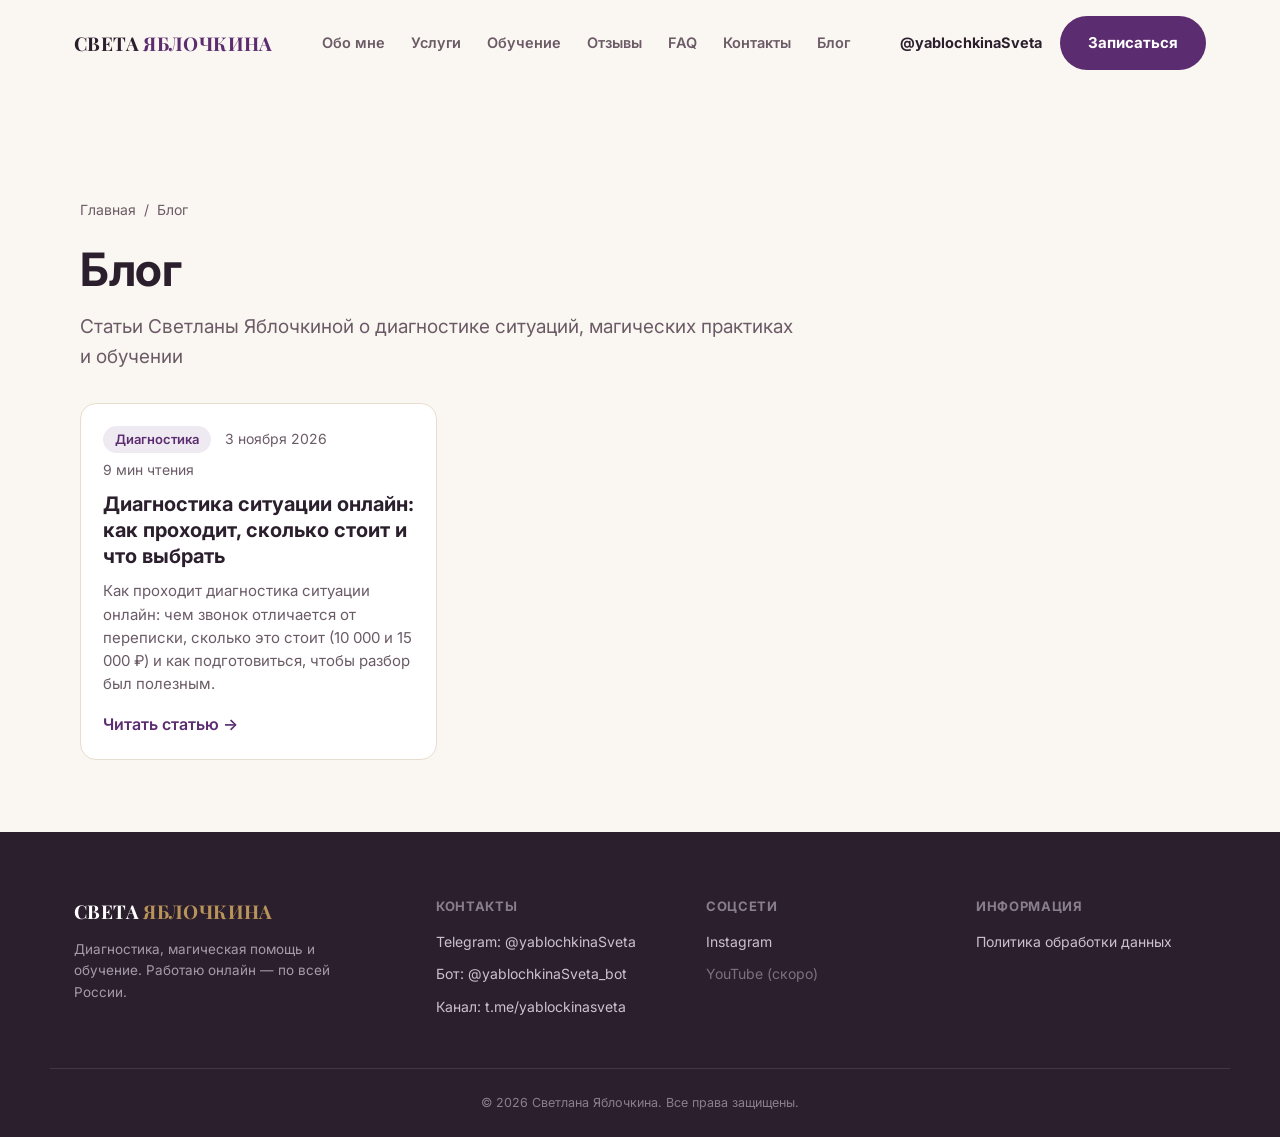
==== blog/index.html @ b3fd9cb5 "SEO-блог: первая статья про диагностику ситуации онлайн, домен iskra-rv.ru, правка фактов" ====
<!DOCTYPE html>
<html lang="ru">
<head>
<meta charset="UTF-8">
<meta name="viewport" content="width=device-width, initial-scale=1.0">
<title>Блог — Светлана Яблочкина</title>
<meta name="description" content="Статьи Светланы Яблочкиной о диагностике ситуаций, магических практиках и обучении">
<link rel="canonical" href="https://iskra-rv.ru/blog/">
<meta name="robots" content="index, follow, max-image-preview:large">
<meta property="og:type" content="website">
<meta property="og:title" content="Блог — Светлана Яблочкина">
<meta property="og:description" content="Статьи Светланы Яблочкиной о диагностике ситуаций, магических практиках и обучении">
<meta property="og:url" content="https://iskra-rv.ru/blog/">
<meta property="og:locale" content="ru_RU">

<link rel="alternate" type="application/rss+xml" title="Светлана Яблочкина — блог" href="https://iskra-rv.ru/feed.xml">

<link rel="preconnect" href="https://fonts.googleapis.com">
<link rel="preconnect" href="https://fonts.gstatic.com" crossorigin>
<link href="https://fonts.googleapis.com/css2?family=Playfair+Display:wght@500;600;700;800&family=Inter:wght@400;500;600;700;800&display=swap" rel="stylesheet">
<link rel="stylesheet" href="/styles.css">
<link rel="stylesheet" href="/blog/blog.css">
<link rel="stylesheet" href="/blog/blog.css">
<script type="application/ld+json">{"@context":"https://schema.org","@type":"Blog","name":"Блог — Светлана Яблочкина","url":"https://iskra-rv.ru/blog/","blogPost":[{"@type":"BlogPosting","headline":"Диагностика ситуации онлайн: как проходит, сколько стоит и что выбрать","url":"https://iskra-rv.ru/blog/diagnostika-situacii-onlayn/","datePublished":"2026-11-03"}]}</script>
</head>
<body class="b-page">
<header class="header" id="header">
  <div class="header__inner container">
    <a href="/#top" class="logo">СВЕТА <span>ЯБЛОЧКИНА</span></a>
    <nav class="nav" id="nav">
      <a href="/#about">Обо мне</a>
      <a href="/#services">Услуги</a>
      <a href="/#courses">Обучение</a>
      <a href="/#reviews">Отзывы</a>
      <a href="/#faq">FAQ</a>
      <a href="/#contacts">Контакты</a>
    <!-- BLOGNAV:START --><a href="/blog/">Блог</a><!-- BLOGNAV:END --></nav>
    <div class="header__actions">
      <a href="https://t.me/yablochkinaSveta" class="header__phone" target="_blank" rel="noopener">@yablochkinaSveta</a>
      <a href="/#form" class="btn btn--primary">Записаться</a>
      <button class="burger" id="burger" aria-label="Меню"><span></span><span></span><span></span></button>
    </div>
  </div>
</header>
<main class="blog">

<section class="b-list">
  <nav class="b-crumbs" aria-label="Хлебные крошки"><a href="/">Главная</a><span>/</span><span>Блог</span></nav>
  <header class="b-head"><h1>Блог</h1><p class="b-lead">Статьи Светланы Яблочкиной о диагностике ситуаций, магических практиках и обучении</p></header>
  <div class="b-grid"><article class="b-card">
  
  <div class="b-card__body">
    <div class="b-meta"><span class="b-chip">Диагностика</span><time datetime="2026-11-03">3 ноября 2026</time><span>9 мин чтения</span></div>
    <h3><a href="/blog/diagnostika-situacii-onlayn/">Диагностика ситуации онлайн: как проходит, сколько стоит и что выбрать</a></h3>
    <p>Как проходит диагностика ситуации онлайн: чем звонок отличается от переписки, сколько это стоит (10 000 и 15 000 ₽) и как подготовиться, чтобы разбор был полезным.</p>
    <a class="b-more" href="/blog/diagnostika-situacii-onlayn/">Читать статью</a>
  </div>
</article></div>
</section>
</main>
<footer class="footer" id="contacts">
  <div class="container footer__inner">
    <div class="footer__brand">
      <div class="logo">СВЕТА <span>ЯБЛОЧКИНА</span></div>
      <p>Диагностика, магическая помощь и обучение. Работаю онлайн — по всей России.</p>
    </div>
    <div class="footer__col">
      <h4>Контакты</h4>
      <a href="https://t.me/yablochkinaSveta" target="_blank" rel="noopener">Telegram: @yablochkinaSveta</a>
      <a href="https://t.me/yablochkinaSveta_bot" target="_blank" rel="noopener">Бот: @yablochkinaSveta_bot</a>
      <a href="https://t.me/yablockinasveta" target="_blank" rel="noopener">Канал: t.me/yablockinasveta</a>
    </div>
    <div class="footer__col">
      <h4>Соцсети</h4>
      <a href="https://www.instagram.com/sveta_moto_magic" target="_blank" rel="noopener">Instagram</a>
      <a href="/#" onclick="return false" style="opacity:.5;cursor:default">YouTube (скоро)</a>
    </div>
    <div class="footer__col">
      <h4>Информация</h4>
      <a href="/privacy.html">Политика обработки данных</a>
    </div>
  </div>
  <div class="container footer__bottom">
    <span>© <span id="year"></span> Светлана Яблочкина. Все права защищены.</span>
  </div>
</footer>
<script src="/script.js" defer></script>

</body>
</html>
---- styles.css ----
:root {
  --bg: #faf6f1;
  --bg-alt: #f3ece2;
  --surface: #ffffff;
  --ink: #2b1f2d;
  --ink-soft: #6b5b66;
  --accent: #5b2c6f;
  --accent-dark: #43204f;
  --gold: #b8935a;
  --border: #e7ddce;
  --radius: 18px;
  --shadow: 0 20px 50px -30px rgba(43, 31, 45, 0.35);
  --font-head: 'Playfair Display', serif;
  --font-body: 'Inter', sans-serif;
}

* { box-sizing: border-box; margin: 0; padding: 0; }

html { scroll-behavior: smooth; }

body {
  font-family: var(--font-body);
  background: var(--bg);
  color: var(--ink);
  line-height: 1.6;
  -webkit-font-smoothing: antialiased;
}

.container {
  max-width: 1180px;
  margin: 0 auto;
  padding: 0 24px;
}

img { max-width: 100%; display: block; }

a { color: inherit; text-decoration: none; }

h1, h2, h3 { font-family: var(--font-head); font-weight: 700; color: var(--ink); }

.section-title {
  font-size: clamp(28px, 3.6vw, 40px);
  text-align: center;
  margin-bottom: 12px;
}

.section-lead {
  text-align: center;
  max-width: 620px;
  margin: 0 auto 48px;
  color: var(--ink-soft);
  font-size: 17px;
}

.eyebrow {
  display: inline-block;
  font-size: 13px;
  letter-spacing: 0.08em;
  text-transform: uppercase;
  color: var(--accent);
  font-weight: 700;
  background: rgba(91, 44, 111, 0.08);
  padding: 6px 14px;
  border-radius: 100px;
  margin-bottom: 20px;
}

/* BUTTONS */
.btn {
  display: inline-flex;
  align-items: center;
  justify-content: center;
  gap: 8px;
  padding: 13px 26px;
  border-radius: 100px;
  font-weight: 700;
  font-size: 15px;
  border: 2px solid transparent;
  cursor: pointer;
  transition: transform 0.15s ease, box-shadow 0.15s ease, background 0.15s ease, color 0.15s ease;
  white-space: nowrap;
}
.btn--primary { background: var(--accent); color: #fff; }
.btn--primary:hover { background: var(--accent-dark); transform: translateY(-1px); box-shadow: 0 12px 24px -12px rgba(91,44,111,0.55); }
.btn--ghost { background: transparent; border-color: var(--border); color: var(--ink); }
.btn--ghost:hover { border-color: var(--accent); color: var(--accent); }
.btn--lg { padding: 15px 30px; font-size: 16px; }
.btn--block { width: 100%; }
.btn[disabled] { opacity: 0.7; cursor: not-allowed; transform: none; }

/* HEADER */
.header {
  position: sticky;
  top: 0;
  z-index: 100;
  background: rgba(250, 246, 241, 0.85);
  backdrop-filter: blur(10px);
  border-bottom: 1px solid transparent;
  transition: border-color 0.2s ease, box-shadow 0.2s ease;
}
.header.scrolled { border-color: var(--border); box-shadow: 0 6px 20px -18px rgba(0,0,0,0.3); }
.header__inner {
  display: flex;
  align-items: center;
  justify-content: space-between;
  gap: 24px;
  min-width: 0;
  padding-top: 16px;
  padding-bottom: 16px;
}
.logo {
  flex-shrink: 0;
  font-family: var(--font-head);
  font-weight: 700;
  font-size: 19px;
  letter-spacing: 0.02em;
  color: var(--ink);
}
.logo span { color: var(--accent); }
.nav { display: flex; align-items: center; gap: 26px; }
.nav a {
  white-space: nowrap;
  font-size: 14.5px;
  font-weight: 600;
  color: var(--ink-soft);
  transition: color 0.15s ease;
}
.nav a:hover { color: var(--accent); }
.header__actions { display: flex; align-items: center; gap: 18px; flex-shrink: 0; }
.header__phone {
  font-weight: 700;
  font-size: 14.5px;
  color: var(--ink);
  white-space: nowrap;
}
.burger { display: none; flex-direction: column; gap: 5px; background: none; border: none; cursor: pointer; padding: 6px; }
.burger span { width: 22px; height: 2px; background: var(--ink); transition: transform 0.2s ease, opacity 0.2s ease; }
.burger.is-open span:nth-child(1) { transform: translateY(7px) rotate(45deg); }
.burger.is-open span:nth-child(2) { opacity: 0; }
.burger.is-open span:nth-child(3) { transform: translateY(-7px) rotate(-45deg); }

/* HERO */
.hero { padding: 72px 0 90px; overflow: hidden; }
.hero__inner {
  display: grid;
  grid-template-columns: 1.15fr 0.85fr;
  gap: 56px;
  align-items: center;
}
.hero h1 {
  font-size: clamp(32px, 4.4vw, 50px);
  line-height: 1.18;
  margin-bottom: 22px;
}
.hero__lead { font-size: 17.5px; color: var(--ink-soft); max-width: 520px; margin-bottom: 32px; }
.hero__cta { display: flex; gap: 16px; flex-wrap: wrap; margin-bottom: 44px; }
.hero__stats { display: flex; gap: 36px; flex-wrap: wrap; }
.stat__num { display: block; font-family: var(--font-head); font-size: 30px; font-weight: 700; color: var(--accent); }
.stat__label { font-size: 13.5px; color: var(--ink-soft); max-width: 140px; display: inline-block; }

.hero__card {
  background: var(--surface);
  border: 1px solid var(--border);
  border-radius: var(--radius);
  padding: 34px;
  box-shadow: var(--shadow);
  position: relative;
}
.hero__card-badge {
  display: inline-block;
  font-size: 12px;
  font-weight: 700;
  text-transform: uppercase;
  letter-spacing: 0.06em;
  color: var(--gold);
  background: rgba(184, 147, 90, 0.12);
  padding: 5px 12px;
  border-radius: 100px;
  margin-bottom: 16px;
}
.hero__card h3 { font-size: 22px; margin-bottom: 12px; }
.hero__card p { color: var(--ink-soft); font-size: 15px; margin-bottom: 20px; }
.hero__card-price { font-family: var(--font-head); font-size: 28px; font-weight: 700; color: var(--accent); margin-bottom: 20px; }

/* ADVANTAGES */
.adv-section { padding: 90px 0; background: var(--bg-alt); }
.adv-grid { display: grid; grid-template-columns: repeat(3, 1fr); gap: 28px; }
.adv {
  background: var(--surface);
  border-radius: var(--radius);
  padding: 30px 26px;
  border: 1px solid var(--border);
}
.adv__icon {
  width: 46px; height: 46px;
  border-radius: 12px;
  background: rgba(91, 44, 111, 0.08);
  color: var(--accent);
  display: flex; align-items: center; justify-content: center;
  margin-bottom: 18px;
}
.adv__icon svg { width: 22px; height: 22px; }
.adv h3 { font-size: 18px; margin-bottom: 8px; }
.adv p { font-size: 14.5px; color: var(--ink-soft); }
.adv__icon-wrap { display: none; }

/* SERVICES */
.services { padding: 90px 0; }
.services__grid { display: grid; grid-template-columns: repeat(3, 1fr); gap: 24px; }
.service {
  background: var(--surface);
  border: 1px solid var(--border);
  border-radius: var(--radius);
  padding: 28px;
}
.service--accent { border-color: var(--accent); background: rgba(91, 44, 111, 0.04); }
.service__price { font-family: var(--font-head); font-weight: 700; font-size: 22px; color: var(--accent); margin-bottom: 10px; }
.service h3 { font-size: 18px; margin-bottom: 8px; }
.service p { font-size: 14.5px; color: var(--ink-soft); }

/* PRICE TABLE */
.price { padding: 90px 0; background: var(--bg-alt); }
.price__table {
  background: var(--surface);
  border: 1px solid var(--border);
  border-radius: var(--radius);
  overflow: hidden;
}
.price__row {
  display: grid;
  grid-template-columns: 1.1fr 1.4fr 0.7fr;
  gap: 16px;
  padding: 18px 26px;
  border-bottom: 1px solid var(--border);
  align-items: center;
}
.price__row:last-child { border-bottom: none; }
.price__row--head {
  background: var(--bg-alt);
  font-size: 12.5px;
  text-transform: uppercase;
  letter-spacing: 0.05em;
  color: var(--ink-soft);
  font-weight: 700;
}
.price__row:not(.price__row--head) span:first-child { font-weight: 700; }
.price__row span:nth-child(2) { color: var(--ink-soft); font-size: 14.5px; }
.price__row span:last-child { font-family: var(--font-head); font-weight: 700; color: var(--accent); text-align: right; }
.price__row--accent { background: rgba(184, 147, 90, 0.08); }
.price__note { text-align: center; margin-top: 24px; color: var(--ink-soft); font-size: 14px; }

/* PROCESS */
.process { padding: 90px 0; }
.process__grid { display: grid; grid-template-columns: repeat(5, 1fr); gap: 22px; }
.step { text-align: center; }
.step__num {
  font-family: var(--font-head);
  font-size: 32px;
  font-weight: 700;
  color: var(--gold);
  margin-bottom: 12px;
}
.step h3 { font-size: 16.5px; margin-bottom: 8px; }
.step p { font-size: 13.5px; color: var(--ink-soft); }

/* REVIEWS */
.reviews { padding: 90px 0; background: var(--bg-alt); }
.reviews__rating {
  display: flex;
  align-items: center;
  justify-content: center;
  gap: 12px;
  margin-bottom: 40px;
  font-size: 15px;
  color: var(--ink-soft);
}
.reviews__stars { color: var(--gold); font-size: 20px; letter-spacing: 2px; }
.reviews__grid { display: grid; grid-template-columns: repeat(3, 1fr); gap: 24px; }
.review {
  background: var(--surface);
  border: 1px solid var(--border);
  border-radius: var(--radius);
  padding: 26px;
}
.review p { font-size: 14.5px; color: var(--ink); margin-bottom: 16px; font-style: italic; }
.review__author { font-size: 13px; color: var(--ink-soft); font-weight: 600; }
.reviews__note { text-align: center; margin-top: 28px; font-size: 13px; color: var(--ink-soft); }

/* FAQ */
.faq { padding: 90px 0; }
.faq__list { max-width: 760px; margin: 0 auto; display: flex; flex-direction: column; gap: 12px; }
.faq__item {
  background: var(--surface);
  border: 1px solid var(--border);
  border-radius: 14px;
  padding: 18px 22px;
}
.faq__item summary {
  cursor: pointer;
  font-weight: 700;
  font-size: 15.5px;
  list-style: none;
  display: flex;
  justify-content: space-between;
  align-items: center;
}
.faq__item summary::-webkit-details-marker { display: none; }
.faq__item summary::after { content: '+'; font-size: 22px; color: var(--accent); margin-left: 12px; }
.faq__item[open] summary::after { content: '−'; }
.faq__item p { margin-top: 14px; color: var(--ink-soft); font-size: 14.5px; }

/* FORM */
.form-section { padding: 90px 0; background: var(--bg-alt); }
.form-section__inner { display: grid; grid-template-columns: 1fr 1fr; gap: 56px; align-items: center; }
.form-section__text h2 { font-size: clamp(26px, 3vw, 34px); margin-bottom: 16px; }
.form-section__text p { color: var(--ink-soft); margin-bottom: 30px; }
.form-section__contact { display: flex; flex-direction: column; gap: 14px; }
.contact-card {
  display: flex; align-items: center; gap: 14px;
  background: var(--surface);
  border: 1px solid var(--border);
  border-radius: 14px;
  padding: 16px 18px;
  transition: border-color 0.15s ease;
}
.contact-card:hover { border-color: var(--accent); }
.contact-card__icon {
  width: 40px; height: 40px;
  border-radius: 10px;
  background: rgba(91, 44, 111, 0.08);
  color: var(--accent);
  display: flex; align-items: center; justify-content: center;
  font-size: 18px;
  flex-shrink: 0;
}
.contact-card__label { font-size: 12.5px; color: var(--ink-soft); }
.contact-card__value { font-weight: 700; font-size: 14.5px; }

.form {
  background: var(--surface);
  border: 1px solid var(--border);
  border-radius: var(--radius);
  padding: 32px;
  display: flex;
  flex-direction: column;
  gap: 18px;
  box-shadow: var(--shadow);
}
.form label { display: flex; flex-direction: column; gap: 8px; font-size: 13.5px; font-weight: 700; color: var(--ink-soft); }
.form input, .form select, .form textarea {
  font-family: var(--font-body);
  font-size: 15px;
  padding: 12px 14px;
  border: 1px solid var(--border);
  border-radius: 10px;
  background: var(--bg);
  color: var(--ink);
  outline: none;
  transition: border-color 0.15s ease;
}
.form input:focus, .form select:focus, .form textarea:focus { border-color: var(--accent); }
.form textarea { resize: vertical; }
.form__note { font-size: 12px; color: var(--ink-soft); text-align: center; }
.form__note a { color: var(--accent); text-decoration: underline; }

/* FOOTER */
.footer { background: #2b1f2d; color: #e8ddea; padding: 64px 0 24px; }
.footer__inner {
  display: grid;
  grid-template-columns: 1.4fr 1fr 1fr 1fr;
  gap: 40px;
  padding-bottom: 40px;
  border-bottom: 1px solid rgba(255,255,255,0.1);
}
.footer .logo { color: #fff; margin-bottom: 12px; }
.footer .logo span { color: var(--gold); }
.footer__brand p { font-size: 13.5px; color: rgba(232,221,234,0.65); max-width: 260px; }
.footer__col h4 { font-family: var(--font-body); font-size: 13px; text-transform: uppercase; letter-spacing: 0.05em; color: rgba(232,221,234,0.5); margin-bottom: 14px; }
.footer__col a { display: block; font-size: 14px; color: rgba(232,221,234,0.85); margin-bottom: 10px; }
.footer__col a:hover { color: var(--gold); }
.footer__bottom { padding-top: 24px; font-size: 12.5px; color: rgba(232,221,234,0.5); text-align: center; }

/* FAB */
.fab {
  position: fixed;
  bottom: 24px;
  right: 24px;
  width: 56px; height: 56px;
  border-radius: 50%;
  background: var(--accent);
  color: #fff;
  display: flex; align-items: center; justify-content: center;
  box-shadow: 0 14px 30px -10px rgba(91,44,111,0.6);
  z-index: 90;
  transition: transform 0.15s ease;
}
.fab:hover { transform: scale(1.06); }
.fab svg { width: 24px; height: 24px; }

/* REVEAL ANIMATION */
.reveal { opacity: 0; transform: translateY(18px); transition: opacity 0.6s ease, transform 0.6s ease; }
.reveal.is-visible { opacity: 1; transform: translateY(0); }

/* RESPONSIVE */
@media (max-width: 1180px) {
  .nav { gap: 18px; }
  .nav a { font-size: 14px; }
}

@media (max-width: 1100px) {
  .nav { display: none; }
  .burger { display: flex; }
  .nav.is-open {
    display: flex;
    flex-direction: column;
    position: absolute;
    top: 100%;
    left: 0; right: 0;
    background: var(--surface);
    border-bottom: 1px solid var(--border);
    padding: 20px 24px;
    gap: 16px;
  }
  .adv-grid, .services__grid, .reviews__grid { grid-template-columns: repeat(2, 1fr); }
  .process__grid { grid-template-columns: repeat(3, 1fr); gap: 30px 16px; }
  .footer__inner { grid-template-columns: 1fr 1fr; }
}

@media (max-width: 900px) {
  .hero__inner { grid-template-columns: 1fr; }
  .hero__card { order: -1; }
  .form-section__inner { grid-template-columns: 1fr; }
  .adv-grid, .services__grid, .reviews__grid { grid-template-columns: 1fr 1fr; }
  .price__row { grid-template-columns: 1fr; gap: 4px; }
  .price__row span:last-child { text-align: left; }
  .price__row--head { display: none; }
}

@media (max-width: 640px) {
  .adv-grid, .services__grid, .reviews__grid { grid-template-columns: 1fr; }
  .process__grid { grid-template-columns: 1fr 1fr; }
  .hero__stats { gap: 24px; }
  .footer__inner { grid-template-columns: 1fr; }
}

@media (max-width: 560px) {
  .header__phone { display: none; }
}

@media (max-width: 380px) {
  .logo span { display: none; }
}
---- blog/blog.css ----
/* Стили блога. Цвета берутся из палитры сайта: install.mjs прописывает --b-* в blog.config.json (theme). */
:root { --b-bg: #fff; --b-surface: #fff; --b-ink: #18181b; --b-text: #2b2b30; --b-soft: #6b6b73; --b-line: #e5e5e5; --b-accent: #2563eb; --b-accent-soft: #eef3ff; --b-radius: 16px; }
.blog { padding: 112px 0 72px; background: var(--b-bg); color: var(--b-text); }
.blog > section, .blog > article { width: 100%; max-width: 1160px; margin: 0 auto; padding: 0 20px; }
.b-crumbs { display: flex; gap: 8px; flex-wrap: wrap; font-size: 14px; color: var(--b-soft); margin-bottom: 22px; }
.b-crumbs a { color: var(--b-soft); text-decoration: none; }
.b-crumbs a:hover { color: var(--b-accent); }
.b-meta { display: flex; flex-wrap: wrap; align-items: center; gap: 6px 14px; font-size: 14px; color: var(--b-soft); }
.b-chip { display: inline-block; padding: 3px 12px; border-radius: 999px; background: var(--b-accent-soft); color: var(--b-accent); font-weight: 600; font-size: 13px; }
.b-head h1 { font-family: var(--ff-head, inherit); color: var(--b-ink); font-size: clamp(28px, 4.4vw, 46px); line-height: 1.15; margin: 14px 0 16px; letter-spacing: -0.01em; }
.b-lead { font-size: 19px; line-height: 1.55; color: var(--b-soft); max-width: 720px; }
.b-author { margin-top: 14px; font-size: 14px; color: var(--b-soft); }

/* Статья */
.b-article { max-width: 780px !important; }
.b-cover { margin: 28px 0 8px; border-radius: var(--b-radius); overflow: hidden; }
.b-cover img { display: block; width: 100%; height: auto; }
.b-toc { margin: 28px 0; padding: 20px 24px; border: 1px solid var(--b-line); border-radius: var(--b-radius); background: var(--b-surface); }
.b-toc ol { list-style: none; margin: 10px 0 0; padding: 0; }
.b-toc li + li { margin-top: 6px; }
.b-toc a { color: var(--b-text); text-decoration: none; }
.b-toc a:hover { color: var(--b-accent); }
.b-content { font-size: 18px; line-height: 1.75; margin-top: 28px; }
.b-content h2 { font-family: var(--ff-head, inherit); color: var(--b-ink); font-size: clamp(24px, 3vw, 31px); line-height: 1.25; margin: 2em 0 .6em; scroll-margin-top: 100px; }
.b-content h3 { font-family: var(--ff-head, inherit); color: var(--b-ink); font-size: 22px; margin: 1.6em 0 .5em; scroll-margin-top: 100px; }
.b-content p { margin: 0 0 1.1em; }
.b-content ul, .b-content ol { margin: 0 0 1.2em; padding-left: 1.4em; }
.b-content ul { list-style: disc; }
.b-content ol { list-style: decimal; }
.b-content li + li { margin-top: 8px; }
.b-content li::marker { color: var(--b-accent); }
.b-content a { color: var(--b-accent); text-decoration: underline; text-underline-offset: 3px; }
.b-content img { max-width: 100%; height: auto; border-radius: 12px; margin: 8px 0; }
.b-content hr { border: 0; border-top: 1px solid var(--b-line); margin: 2em 0; }
.b-content blockquote { margin: 1.4em 0; padding: 16px 22px; border-left: 4px solid var(--b-accent); background: var(--b-accent-soft); border-radius: 0 12px 12px 0; }
.b-content blockquote p:last-child { margin-bottom: 0; }
.b-content code { background: var(--b-accent-soft); padding: 2px 6px; border-radius: 6px; font-size: .92em; }
.b-content pre { overflow-x: auto; padding: 16px; border-radius: 12px; background: var(--b-accent-soft); margin: 0 0 1.2em; }
.b-table { overflow-x: auto; margin: 1.4em 0; border: 1px solid var(--b-line); border-radius: 12px; }
.b-table table { width: 100%; border-collapse: collapse; font-size: 16px; line-height: 1.5; }
.b-table th, .b-table td { padding: 12px 16px; text-align: left; border-bottom: 1px solid var(--b-line); vertical-align: top; }
.b-table th { background: var(--b-accent-soft); color: var(--b-ink); font-weight: 600; white-space: nowrap; }
.b-table tr:last-child td { border-bottom: 0; }

.b-faq { margin-top: 44px; }
.b-faq h2 { font-family: var(--ff-head, inherit); color: var(--b-ink); font-size: 28px; margin-bottom: 16px; }
.b-faq details { border: 1px solid var(--b-line); border-radius: 12px; background: var(--b-surface); margin-bottom: 10px; padding: 0 20px; }
.b-faq summary { cursor: pointer; padding: 16px 0; font-weight: 600; color: var(--b-ink); list-style: none; display: flex; justify-content: space-between; gap: 16px; }
.b-faq summary::-webkit-details-marker { display: none; }
.b-faq summary::after { content: '+'; color: var(--b-accent); font-size: 22px; line-height: 1; }
.b-faq details[open] summary::after { content: '−'; }
.b-faq details p { padding: 0 0 18px; color: var(--b-text); line-height: 1.65; }
.b-disclaimer { margin-top: 32px; font-size: 14px; line-height: 1.55; color: var(--b-soft); padding-top: 16px; border-top: 1px solid var(--b-line); }
.b-cta { margin-top: 40px; padding: 32px; border-radius: var(--b-radius); background: var(--b-accent-soft); border: 1px solid var(--b-line); text-align: left; }
.b-cta h2 { font-family: var(--ff-head, inherit); color: var(--b-ink); font-size: 26px; margin-bottom: 8px; }
.b-cta p { margin-bottom: 18px; color: var(--b-text); max-width: 560px; }
.b-cta__btn { display: inline-flex; }
.b-preview { margin: 0 0 22px; padding: 12px 16px; border-radius: 12px; background: #fff4d6; color: #6b4e00; font-size: 14px; border: 1px solid #f0d98a; }

/* Карточки */
.b-grid { display: grid; grid-template-columns: repeat(3, 1fr); gap: 24px; margin-top: 32px; }
.b-card { display: flex; flex-direction: column; background: var(--b-surface); border: 1px solid var(--b-line); border-radius: var(--b-radius); overflow: hidden; transition: transform .2s, box-shadow .2s; }
.b-card:hover { transform: translateY(-3px); box-shadow: 0 16px 36px rgba(20, 20, 30, .09); }
.b-card__img { display: block; aspect-ratio: 16 / 10; overflow: hidden; background: var(--b-accent-soft); }
.b-card__img img { width: 100%; height: 100%; object-fit: cover; display: block; }
.b-card__body { display: flex; flex-direction: column; gap: 10px; padding: 22px; flex: 1; }
.b-card h3 { font-family: var(--ff-head, inherit); font-size: 20px; line-height: 1.3; margin: 0; }
.b-card h3 a { color: var(--b-ink); text-decoration: none; }
.b-card h3 a:hover { color: var(--b-accent); }
.b-card p { color: var(--b-soft); font-size: 15px; line-height: 1.55; margin: 0; }
.b-more { margin-top: auto; padding-top: 6px; color: var(--b-accent); font-weight: 600; text-decoration: none; }
.b-more::after { content: ' →'; }
.b-related { margin-top: 72px !important; }
.b-related h2, .b-home h2 { font-family: var(--ff-head, inherit); color: var(--b-ink); font-size: clamp(26px, 3.4vw, 36px); }
.b-empty { margin-top: 32px; color: var(--b-soft); }

/* Блок на главной */
.b-home { padding: 88px 0; background: var(--b-bg); }
.b-home .container { max-width: 1160px; margin: 0 auto; padding: 0 20px; }
.b-home__head { display: flex; justify-content: space-between; align-items: flex-end; gap: 16px; flex-wrap: wrap; }
.b-home .b-more { margin-top: 0; }

@media (max-width: 960px) { .b-grid { grid-template-columns: repeat(2, 1fr); } }
@media (max-width: 640px) {
  .blog { padding: 92px 0 48px; }
  .b-grid { grid-template-columns: 1fr; gap: 18px; }
  .b-content { font-size: 17px; }
  .b-lead { font-size: 17px; }
  .b-cta { padding: 24px 20px; }
  .b-home { padding: 56px 0; }
}

/* тема сайта */
:root{--b-accent:var(--accent);--b-bg:var(--bg);--b-surface:var(--surface);--b-ink:var(--ink);--b-soft:var(--ink-soft);--b-line:var(--border);--b-accent-soft:color-mix(in srgb, var(--accent) 10%, #ffffff)}
---- blog/blog.css ----
/* Стили блога. Цвета берутся из палитры сайта: install.mjs прописывает --b-* в blog.config.json (theme). */
:root { --b-bg: #fff; --b-surface: #fff; --b-ink: #18181b; --b-text: #2b2b30; --b-soft: #6b6b73; --b-line: #e5e5e5; --b-accent: #2563eb; --b-accent-soft: #eef3ff; --b-radius: 16px; }
.blog { padding: 112px 0 72px; background: var(--b-bg); color: var(--b-text); }
.blog > section, .blog > article { width: 100%; max-width: 1160px; margin: 0 auto; padding: 0 20px; }
.b-crumbs { display: flex; gap: 8px; flex-wrap: wrap; font-size: 14px; color: var(--b-soft); margin-bottom: 22px; }
.b-crumbs a { color: var(--b-soft); text-decoration: none; }
.b-crumbs a:hover { color: var(--b-accent); }
.b-meta { display: flex; flex-wrap: wrap; align-items: center; gap: 6px 14px; font-size: 14px; color: var(--b-soft); }
.b-chip { display: inline-block; padding: 3px 12px; border-radius: 999px; background: var(--b-accent-soft); color: var(--b-accent); font-weight: 600; font-size: 13px; }
.b-head h1 { font-family: var(--ff-head, inherit); color: var(--b-ink); font-size: clamp(28px, 4.4vw, 46px); line-height: 1.15; margin: 14px 0 16px; letter-spacing: -0.01em; }
.b-lead { font-size: 19px; line-height: 1.55; color: var(--b-soft); max-width: 720px; }
.b-author { margin-top: 14px; font-size: 14px; color: var(--b-soft); }

/* Статья */
.b-article { max-width: 780px !important; }
.b-cover { margin: 28px 0 8px; border-radius: var(--b-radius); overflow: hidden; }
.b-cover img { display: block; width: 100%; height: auto; }
.b-toc { margin: 28px 0; padding: 20px 24px; border: 1px solid var(--b-line); border-radius: var(--b-radius); background: var(--b-surface); }
.b-toc ol { list-style: none; margin: 10px 0 0; padding: 0; }
.b-toc li + li { margin-top: 6px; }
.b-toc a { color: var(--b-text); text-decoration: none; }
.b-toc a:hover { color: var(--b-accent); }
.b-content { font-size: 18px; line-height: 1.75; margin-top: 28px; }
.b-content h2 { font-family: var(--ff-head, inherit); color: var(--b-ink); font-size: clamp(24px, 3vw, 31px); line-height: 1.25; margin: 2em 0 .6em; scroll-margin-top: 100px; }
.b-content h3 { font-family: var(--ff-head, inherit); color: var(--b-ink); font-size: 22px; margin: 1.6em 0 .5em; scroll-margin-top: 100px; }
.b-content p { margin: 0 0 1.1em; }
.b-content ul, .b-content ol { margin: 0 0 1.2em; padding-left: 1.4em; }
.b-content ul { list-style: disc; }
.b-content ol { list-style: decimal; }
.b-content li + li { margin-top: 8px; }
.b-content li::marker { color: var(--b-accent); }
.b-content a { color: var(--b-accent); text-decoration: underline; text-underline-offset: 3px; }
.b-content img { max-width: 100%; height: auto; border-radius: 12px; margin: 8px 0; }
.b-content hr { border: 0; border-top: 1px solid var(--b-line); margin: 2em 0; }
.b-content blockquote { margin: 1.4em 0; padding: 16px 22px; border-left: 4px solid var(--b-accent); background: var(--b-accent-soft); border-radius: 0 12px 12px 0; }
.b-content blockquote p:last-child { margin-bottom: 0; }
.b-content code { background: var(--b-accent-soft); padding: 2px 6px; border-radius: 6px; font-size: .92em; }
.b-content pre { overflow-x: auto; padding: 16px; border-radius: 12px; background: var(--b-accent-soft); margin: 0 0 1.2em; }
.b-table { overflow-x: auto; margin: 1.4em 0; border: 1px solid var(--b-line); border-radius: 12px; }
.b-table table { width: 100%; border-collapse: collapse; font-size: 16px; line-height: 1.5; }
.b-table th, .b-table td { padding: 12px 16px; text-align: left; border-bottom: 1px solid var(--b-line); vertical-align: top; }
.b-table th { background: var(--b-accent-soft); color: var(--b-ink); font-weight: 600; white-space: nowrap; }
.b-table tr:last-child td { border-bottom: 0; }

.b-faq { margin-top: 44px; }
.b-faq h2 { font-family: var(--ff-head, inherit); color: var(--b-ink); font-size: 28px; margin-bottom: 16px; }
.b-faq details { border: 1px solid var(--b-line); border-radius: 12px; background: var(--b-surface); margin-bottom: 10px; padding: 0 20px; }
.b-faq summary { cursor: pointer; padding: 16px 0; font-weight: 600; color: var(--b-ink); list-style: none; display: flex; justify-content: space-between; gap: 16px; }
.b-faq summary::-webkit-details-marker { display: none; }
.b-faq summary::after { content: '+'; color: var(--b-accent); font-size: 22px; line-height: 1; }
.b-faq details[open] summary::after { content: '−'; }
.b-faq details p { padding: 0 0 18px; color: var(--b-text); line-height: 1.65; }
.b-disclaimer { margin-top: 32px; font-size: 14px; line-height: 1.55; color: var(--b-soft); padding-top: 16px; border-top: 1px solid var(--b-line); }
.b-cta { margin-top: 40px; padding: 32px; border-radius: var(--b-radius); background: var(--b-accent-soft); border: 1px solid var(--b-line); text-align: left; }
.b-cta h2 { font-family: var(--ff-head, inherit); color: var(--b-ink); font-size: 26px; margin-bottom: 8px; }
.b-cta p { margin-bottom: 18px; color: var(--b-text); max-width: 560px; }
.b-cta__btn { display: inline-flex; }
.b-preview { margin: 0 0 22px; padding: 12px 16px; border-radius: 12px; background: #fff4d6; color: #6b4e00; font-size: 14px; border: 1px solid #f0d98a; }

/* Карточки */
.b-grid { display: grid; grid-template-columns: repeat(3, 1fr); gap: 24px; margin-top: 32px; }
.b-card { display: flex; flex-direction: column; background: var(--b-surface); border: 1px solid var(--b-line); border-radius: var(--b-radius); overflow: hidden; transition: transform .2s, box-shadow .2s; }
.b-card:hover { transform: translateY(-3px); box-shadow: 0 16px 36px rgba(20, 20, 30, .09); }
.b-card__img { display: block; aspect-ratio: 16 / 10; overflow: hidden; background: var(--b-accent-soft); }
.b-card__img img { width: 100%; height: 100%; object-fit: cover; display: block; }
.b-card__body { display: flex; flex-direction: column; gap: 10px; padding: 22px; flex: 1; }
.b-card h3 { font-family: var(--ff-head, inherit); font-size: 20px; line-height: 1.3; margin: 0; }
.b-card h3 a { color: var(--b-ink); text-decoration: none; }
.b-card h3 a:hover { color: var(--b-accent); }
.b-card p { color: var(--b-soft); font-size: 15px; line-height: 1.55; margin: 0; }
.b-more { margin-top: auto; padding-top: 6px; color: var(--b-accent); font-weight: 600; text-decoration: none; }
.b-more::after { content: ' →'; }
.b-related { margin-top: 72px !important; }
.b-related h2, .b-home h2 { font-family: var(--ff-head, inherit); color: var(--b-ink); font-size: clamp(26px, 3.4vw, 36px); }
.b-empty { margin-top: 32px; color: var(--b-soft); }

/* Блок на главной */
.b-home { padding: 88px 0; background: var(--b-bg); }
.b-home .container { max-width: 1160px; margin: 0 auto; padding: 0 20px; }
.b-home__head { display: flex; justify-content: space-between; align-items: flex-end; gap: 16px; flex-wrap: wrap; }
.b-home .b-more { margin-top: 0; }

@media (max-width: 960px) { .b-grid { grid-template-columns: repeat(2, 1fr); } }
@media (max-width: 640px) {
  .blog { padding: 92px 0 48px; }
  .b-grid { grid-template-columns: 1fr; gap: 18px; }
  .b-content { font-size: 17px; }
  .b-lead { font-size: 17px; }
  .b-cta { padding: 24px 20px; }
  .b-home { padding: 56px 0; }
}

/* тема сайта */
:root{--b-accent:var(--accent);--b-bg:var(--bg);--b-surface:var(--surface);--b-ink:var(--ink);--b-soft:var(--ink-soft);--b-line:var(--border);--b-accent-soft:color-mix(in srgb, var(--accent) 10%, #ffffff)}
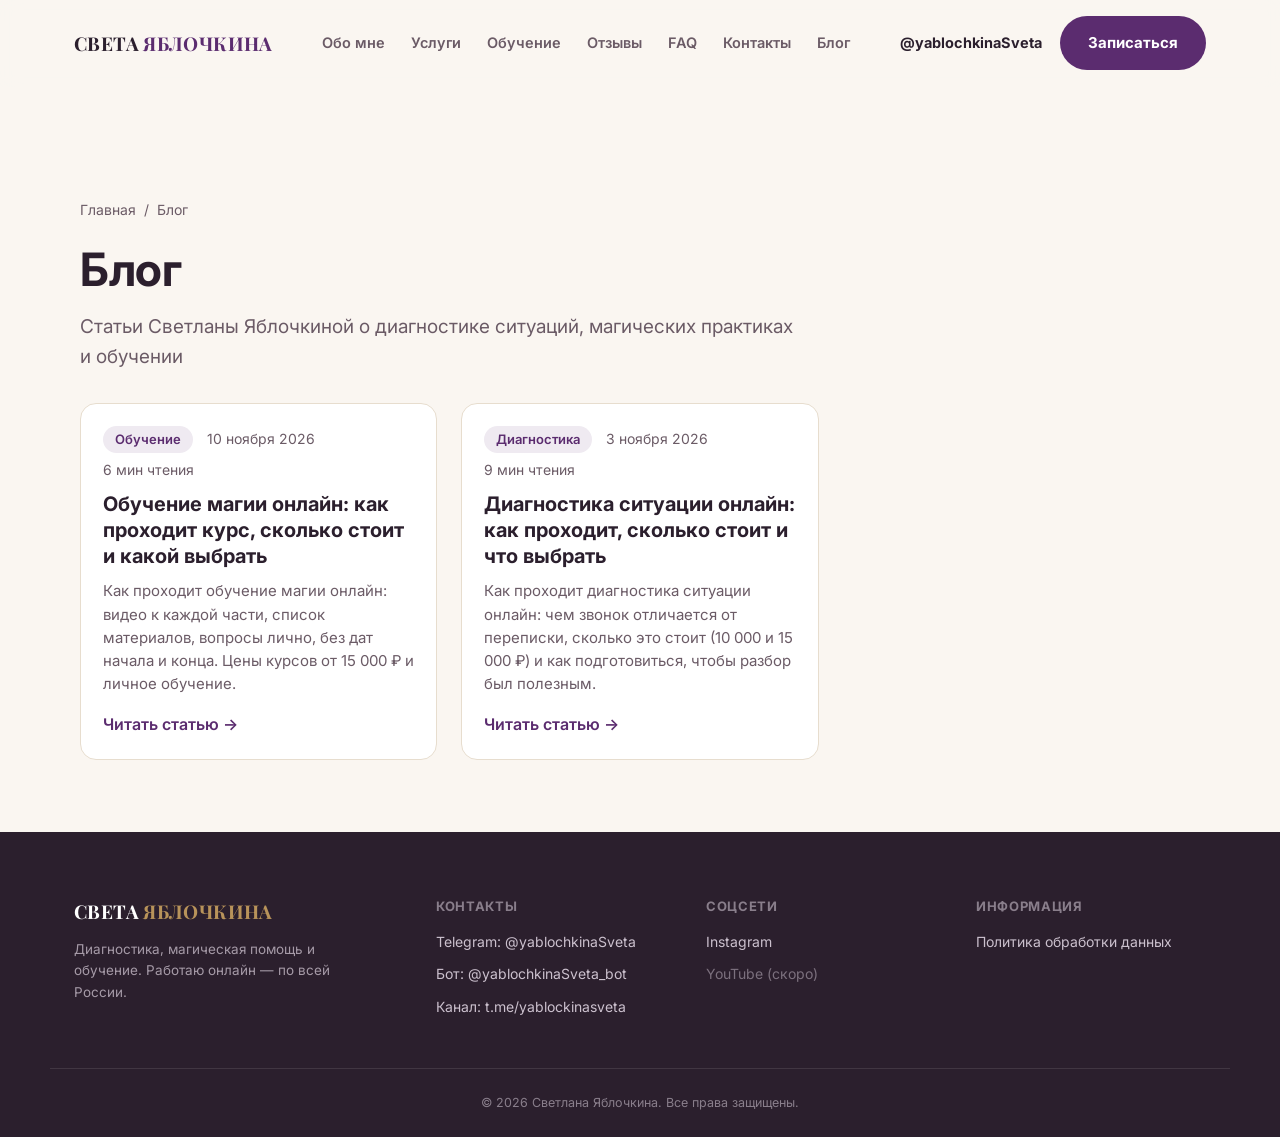
==== commit 5380a985: "blog: автообновление" ====
--- a/blog/index.html
+++ b/blog/index.html
@@ -21,7 +21,7 @@
 <link rel="stylesheet" href="/styles.css">
 <link rel="stylesheet" href="/blog/blog.css">
 <link rel="stylesheet" href="/blog/blog.css">
-<script type="application/ld+json">{"@context":"https://schema.org","@type":"Blog","name":"Блог — Светлана Яблочкина","url":"https://iskra-rv.ru/blog/","blogPost":[{"@type":"BlogPosting","headline":"Диагностика ситуации онлайн: как проходит, сколько стоит и что выбрать","url":"https://iskra-rv.ru/blog/diagnostika-situacii-onlayn/","datePublished":"2026-11-03"}]}</script>
+<script type="application/ld+json">{"@context":"https://schema.org","@type":"Blog","name":"Блог — Светлана Яблочкина","url":"https://iskra-rv.ru/blog/","blogPost":[{"@type":"BlogPosting","headline":"Обучение магии онлайн: как проходит курс, сколько стоит и какой выбрать","url":"https://iskra-rv.ru/blog/obuchenie-magii-onlayn/","datePublished":"2026-11-10"},{"@type":"BlogPosting","headline":"Диагностика ситуации онлайн: как проходит, сколько стоит и что выбрать","url":"https://iskra-rv.ru/blog/diagnostika-situacii-onlayn/","datePublished":"2026-11-03"}]}</script>
 </head>
 <body class="b-page">
 <header class="header" id="header">
@@ -48,6 +48,14 @@
   <nav class="b-crumbs" aria-label="Хлебные крошки"><a href="/">Главная</a><span>/</span><span>Блог</span></nav>
   <header class="b-head"><h1>Блог</h1><p class="b-lead">Статьи Светланы Яблочкиной о диагностике ситуаций, магических практиках и обучении</p></header>
   <div class="b-grid"><article class="b-card">
+  
+  <div class="b-card__body">
+    <div class="b-meta"><span class="b-chip">Обучение</span><time datetime="2026-11-10">10 ноября 2026</time><span>6 мин чтения</span></div>
+    <h3><a href="/blog/obuchenie-magii-onlayn/">Обучение магии онлайн: как проходит курс, сколько стоит и какой выбрать</a></h3>
+    <p>Как проходит обучение магии онлайн: видео к каждой части, список материалов, вопросы лично, без дат начала и конца. Цены курсов от 15 000 ₽ и личное обучение.</p>
+    <a class="b-more" href="/blog/obuchenie-magii-onlayn/">Читать статью</a>
+  </div>
+</article><article class="b-card">
   
   <div class="b-card__body">
     <div class="b-meta"><span class="b-chip">Диагностика</span><time datetime="2026-11-03">3 ноября 2026</time><span>9 мин чтения</span></div>
--- a/styles.css
+++ b/styles.css
@@ -248,6 +248,12 @@
 .price__row span:last-child { font-family: var(--font-head); font-weight: 700; color: var(--accent); text-align: right; }
 .price__row--accent { background: rgba(184, 147, 90, 0.08); }
 .price__note { text-align: center; margin-top: 24px; color: var(--ink-soft); font-size: 14px; }
+
+/* HOW COURSE WORKS */
+.how__title { font-size: 26px; text-align: center; margin: 56px 0 10px; }
+.how__lead { text-align: center; max-width: 620px; margin: 0 auto 32px; color: var(--ink-soft); }
+.how__grid { grid-template-columns: repeat(2, 1fr); }
+.adv--wide { grid-column: 1 / -1; background: rgba(184, 147, 90, 0.08); }
 
 /* PROCESS */
 .process { padding: 90px 0; }
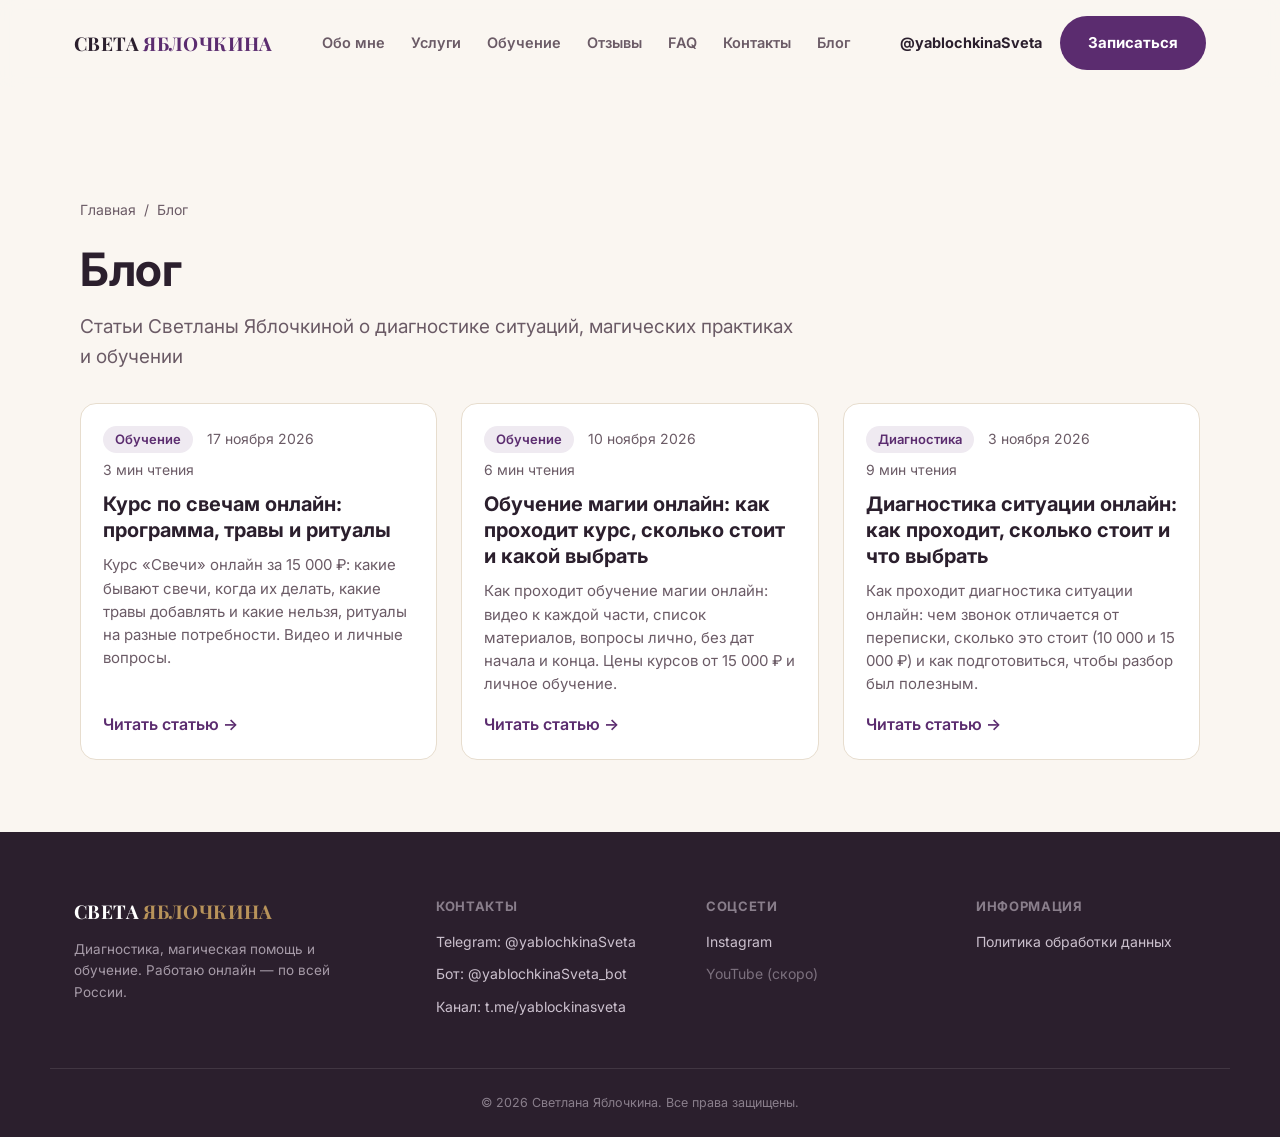
==== commit f4f92904: "blog: автообновление" ====
--- a/blog/index.html
+++ b/blog/index.html
@@ -21,7 +21,7 @@
 <link rel="stylesheet" href="/styles.css">
 <link rel="stylesheet" href="/blog/blog.css">
 <link rel="stylesheet" href="/blog/blog.css">
-<script type="application/ld+json">{"@context":"https://schema.org","@type":"Blog","name":"Блог — Светлана Яблочкина","url":"https://iskra-rv.ru/blog/","blogPost":[{"@type":"BlogPosting","headline":"Обучение магии онлайн: как проходит курс, сколько стоит и какой выбрать","url":"https://iskra-rv.ru/blog/obuchenie-magii-onlayn/","datePublished":"2026-11-10"},{"@type":"BlogPosting","headline":"Диагностика ситуации онлайн: как проходит, сколько стоит и что выбрать","url":"https://iskra-rv.ru/blog/diagnostika-situacii-onlayn/","datePublished":"2026-11-03"}]}</script>
+<script type="application/ld+json">{"@context":"https://schema.org","@type":"Blog","name":"Блог — Светлана Яблочкина","url":"https://iskra-rv.ru/blog/","blogPost":[{"@type":"BlogPosting","headline":"Курс по свечам онлайн: программа, травы и ритуалы","url":"https://iskra-rv.ru/blog/kurs-svechi-onlayn/","datePublished":"2026-11-17"},{"@type":"BlogPosting","headline":"Обучение магии онлайн: как проходит курс, сколько стоит и какой выбрать","url":"https://iskra-rv.ru/blog/obuchenie-magii-onlayn/","datePublished":"2026-11-10"},{"@type":"BlogPosting","headline":"Диагностика ситуации онлайн: как проходит, сколько стоит и что выбрать","url":"https://iskra-rv.ru/blog/diagnostika-situacii-onlayn/","datePublished":"2026-11-03"}]}</script>
 </head>
 <body class="b-page">
 <header class="header" id="header">
@@ -48,6 +48,14 @@
   <nav class="b-crumbs" aria-label="Хлебные крошки"><a href="/">Главная</a><span>/</span><span>Блог</span></nav>
   <header class="b-head"><h1>Блог</h1><p class="b-lead">Статьи Светланы Яблочкиной о диагностике ситуаций, магических практиках и обучении</p></header>
   <div class="b-grid"><article class="b-card">
+  
+  <div class="b-card__body">
+    <div class="b-meta"><span class="b-chip">Обучение</span><time datetime="2026-11-17">17 ноября 2026</time><span>3 мин чтения</span></div>
+    <h3><a href="/blog/kurs-svechi-onlayn/">Курс по свечам онлайн: программа, травы и ритуалы</a></h3>
+    <p>Курс «Свечи» онлайн за 15 000 ₽: какие бывают свечи, когда их делать, какие травы добавлять и какие нельзя, ритуалы на разные потребности. Видео и личные вопросы.</p>
+    <a class="b-more" href="/blog/kurs-svechi-onlayn/">Читать статью</a>
+  </div>
+</article><article class="b-card">
   
   <div class="b-card__body">
     <div class="b-meta"><span class="b-chip">Обучение</span><time datetime="2026-11-10">10 ноября 2026</time><span>6 мин чтения</span></div>
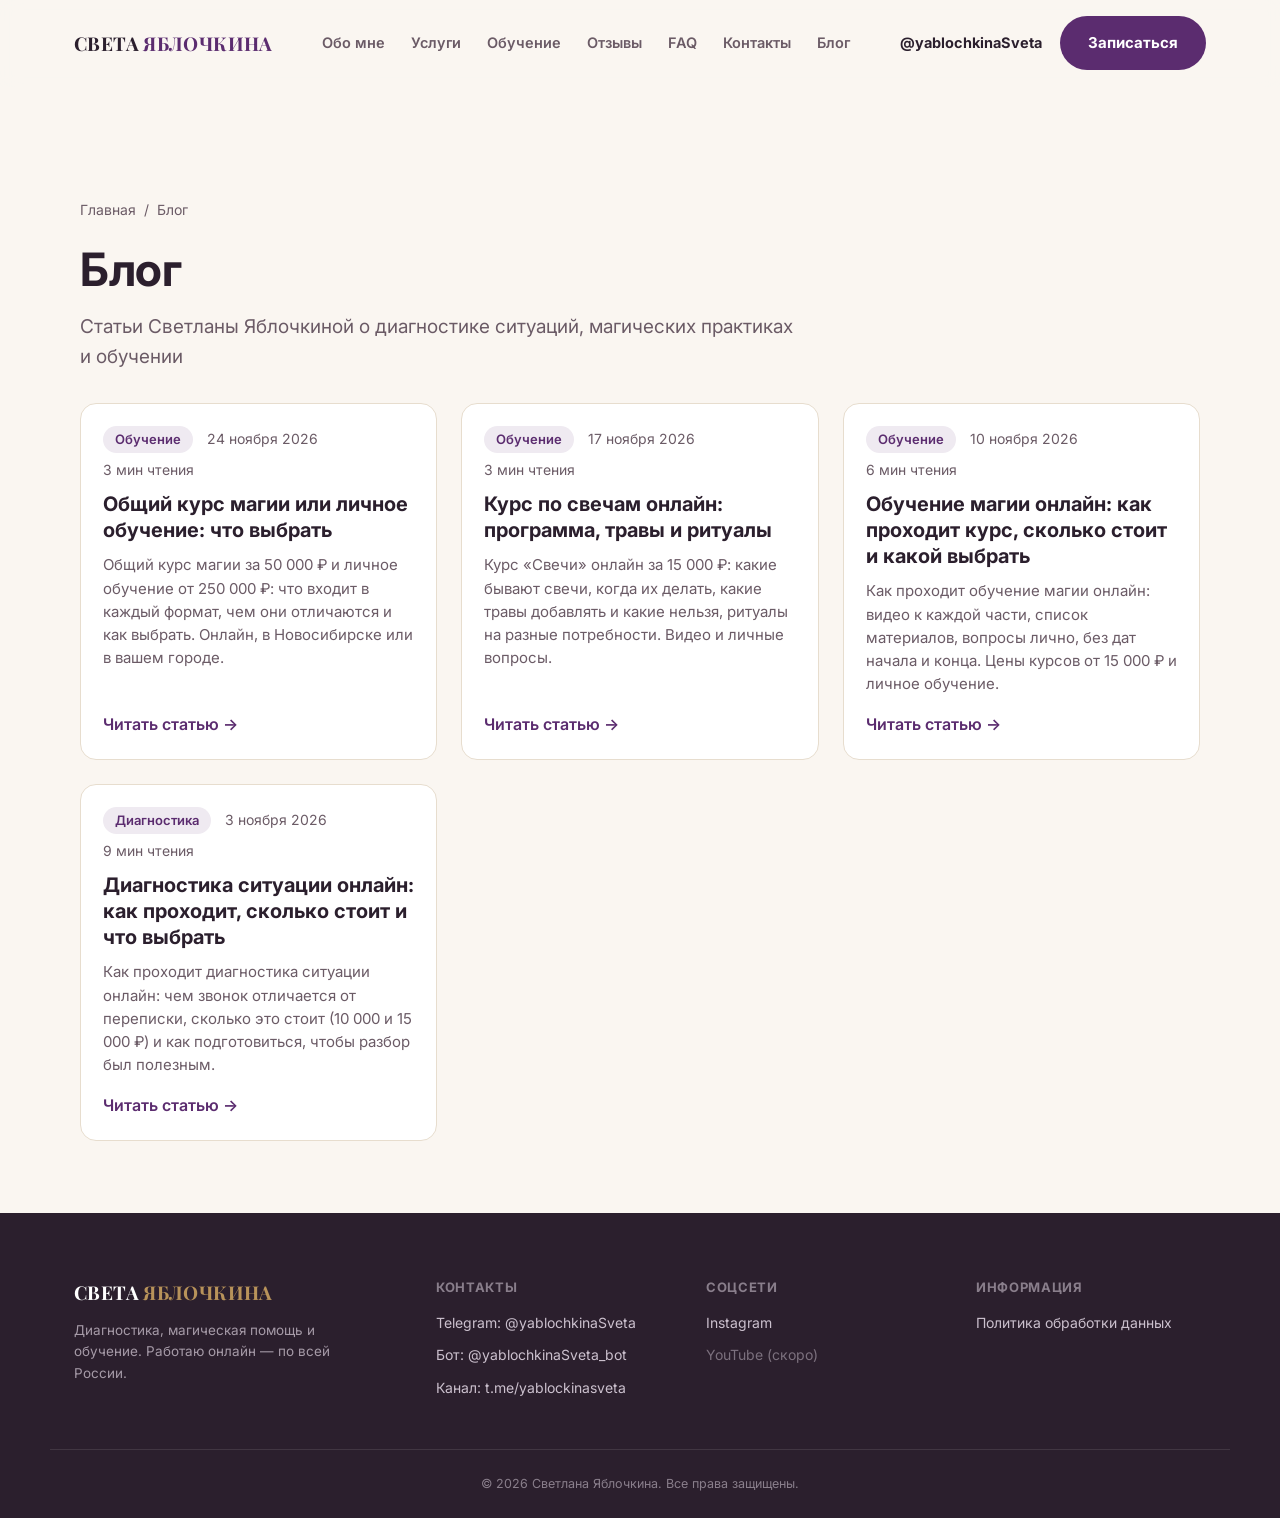
==== commit 316da0d8: "blog: автообновление" ====
--- a/blog/index.html
+++ b/blog/index.html
@@ -21,7 +21,7 @@
 <link rel="stylesheet" href="/styles.css">
 <link rel="stylesheet" href="/blog/blog.css">
 <link rel="stylesheet" href="/blog/blog.css">
-<script type="application/ld+json">{"@context":"https://schema.org","@type":"Blog","name":"Блог — Светлана Яблочкина","url":"https://iskra-rv.ru/blog/","blogPost":[{"@type":"BlogPosting","headline":"Курс по свечам онлайн: программа, травы и ритуалы","url":"https://iskra-rv.ru/blog/kurs-svechi-onlayn/","datePublished":"2026-11-17"},{"@type":"BlogPosting","headline":"Обучение магии онлайн: как проходит курс, сколько стоит и какой выбрать","url":"https://iskra-rv.ru/blog/obuchenie-magii-onlayn/","datePublished":"2026-11-10"},{"@type":"BlogPosting","headline":"Диагностика ситуации онлайн: как проходит, сколько стоит и что выбрать","url":"https://iskra-rv.ru/blog/diagnostika-situacii-onlayn/","datePublished":"2026-11-03"}]}</script>
+<script type="application/ld+json">{"@context":"https://schema.org","@type":"Blog","name":"Блог — Светлана Яблочкина","url":"https://iskra-rv.ru/blog/","blogPost":[{"@type":"BlogPosting","headline":"Общий курс магии или личное обучение: что выбрать","url":"https://iskra-rv.ru/blog/obshchiy-kurs-magii-i-lichnoe-obuchenie/","datePublished":"2026-11-24"},{"@type":"BlogPosting","headline":"Курс по свечам онлайн: программа, травы и ритуалы","url":"https://iskra-rv.ru/blog/kurs-svechi-onlayn/","datePublished":"2026-11-17"},{"@type":"BlogPosting","headline":"Обучение магии онлайн: как проходит курс, сколько стоит и какой выбрать","url":"https://iskra-rv.ru/blog/obuchenie-magii-onlayn/","datePublished":"2026-11-10"},{"@type":"BlogPosting","headline":"Диагностика ситуации онлайн: как проходит, сколько стоит и что выбрать","url":"https://iskra-rv.ru/blog/diagnostika-situacii-onlayn/","datePublished":"2026-11-03"}]}</script>
 </head>
 <body class="b-page">
 <header class="header" id="header">
@@ -48,6 +48,14 @@
   <nav class="b-crumbs" aria-label="Хлебные крошки"><a href="/">Главная</a><span>/</span><span>Блог</span></nav>
   <header class="b-head"><h1>Блог</h1><p class="b-lead">Статьи Светланы Яблочкиной о диагностике ситуаций, магических практиках и обучении</p></header>
   <div class="b-grid"><article class="b-card">
+  
+  <div class="b-card__body">
+    <div class="b-meta"><span class="b-chip">Обучение</span><time datetime="2026-11-24">24 ноября 2026</time><span>3 мин чтения</span></div>
+    <h3><a href="/blog/obshchiy-kurs-magii-i-lichnoe-obuchenie/">Общий курс магии или личное обучение: что выбрать</a></h3>
+    <p>Общий курс магии за 50 000 ₽ и личное обучение от 250 000 ₽: что входит в каждый формат, чем они отличаются и как выбрать. Онлайн, в Новосибирске или в вашем городе.</p>
+    <a class="b-more" href="/blog/obshchiy-kurs-magii-i-lichnoe-obuchenie/">Читать статью</a>
+  </div>
+</article><article class="b-card">
   
   <div class="b-card__body">
     <div class="b-meta"><span class="b-chip">Обучение</span><time datetime="2026-11-17">17 ноября 2026</time><span>3 мин чтения</span></div>
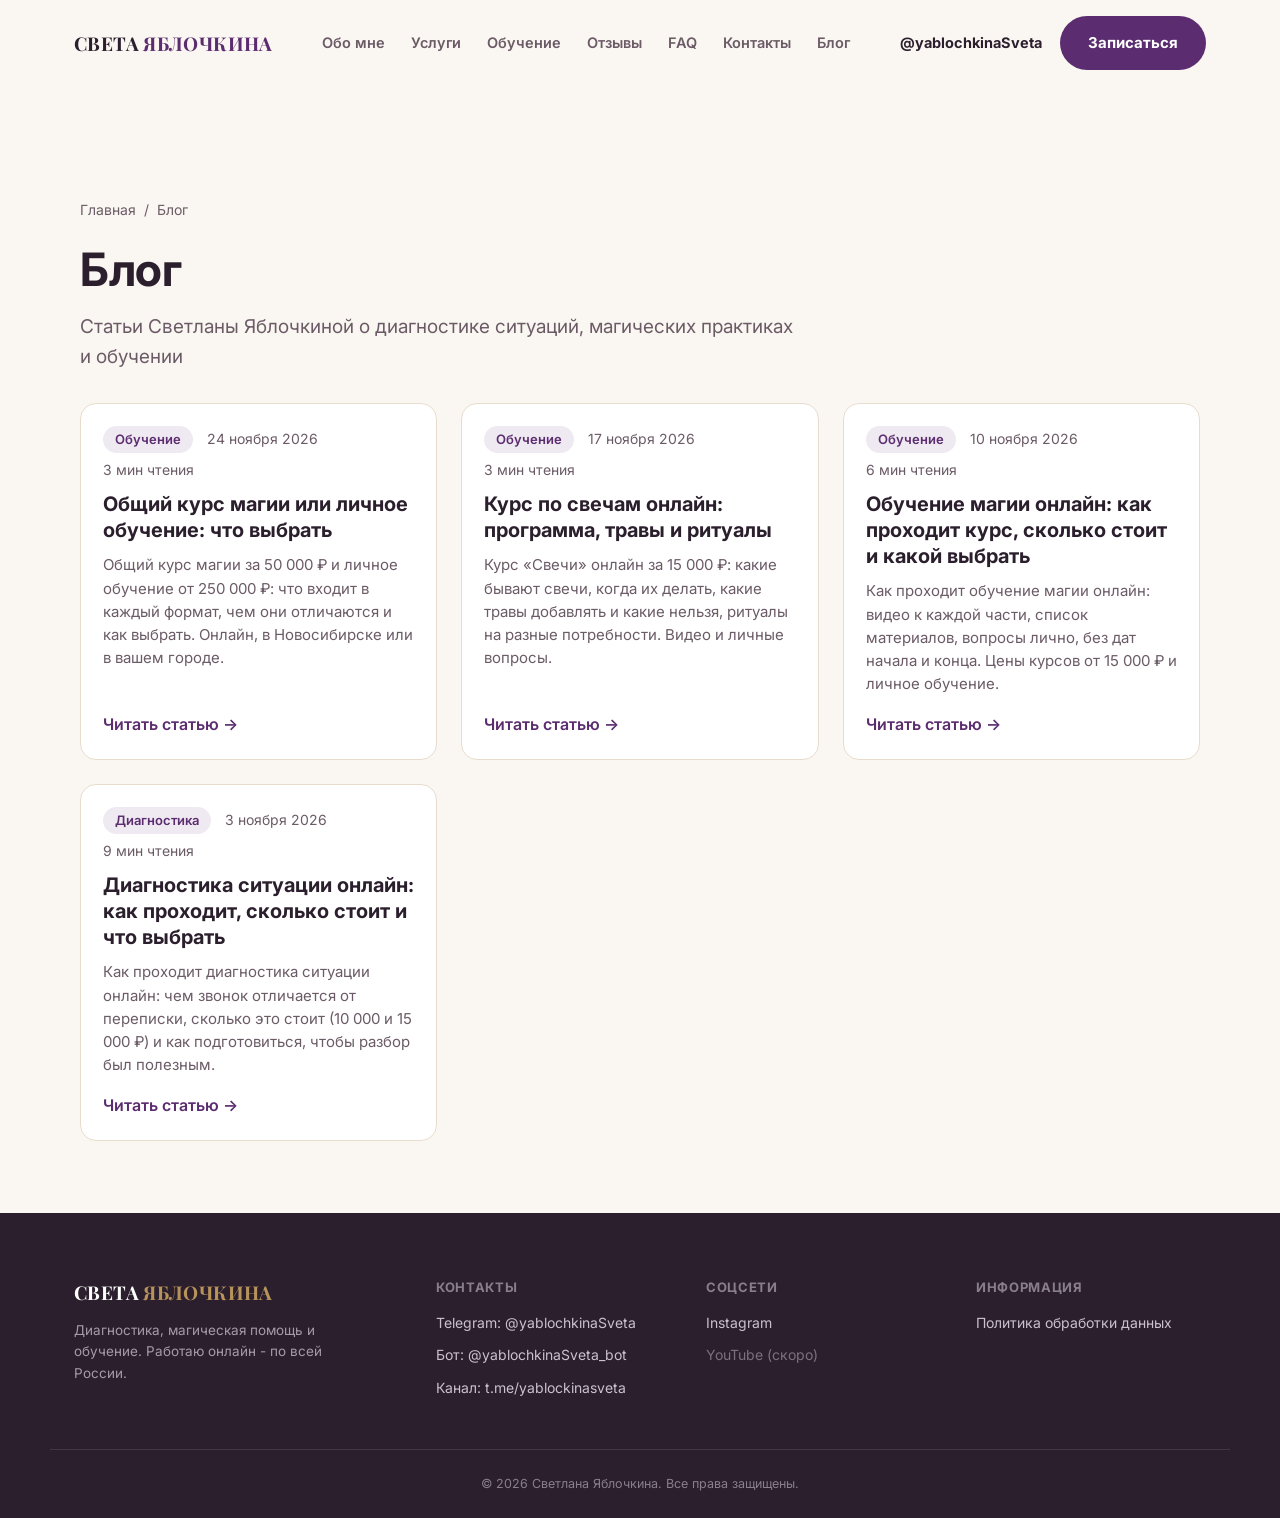
==== commit 166212f8: "Замена длинных тире на дефис в текстах" ====
--- a/blog/index.html
+++ b/blog/index.html
@@ -3,17 +3,17 @@
 <head>
 <meta charset="UTF-8">
 <meta name="viewport" content="width=device-width, initial-scale=1.0">
-<title>Блог — Светлана Яблочкина</title>
+<title>Блог - Светлана Яблочкина</title>
 <meta name="description" content="Статьи Светланы Яблочкиной о диагностике ситуаций, магических практиках и обучении">
 <link rel="canonical" href="https://iskra-rv.ru/blog/">
 <meta name="robots" content="index, follow, max-image-preview:large">
 <meta property="og:type" content="website">
-<meta property="og:title" content="Блог — Светлана Яблочкина">
+<meta property="og:title" content="Блог - Светлана Яблочкина">
 <meta property="og:description" content="Статьи Светланы Яблочкиной о диагностике ситуаций, магических практиках и обучении">
 <meta property="og:url" content="https://iskra-rv.ru/blog/">
 <meta property="og:locale" content="ru_RU">
 
-<link rel="alternate" type="application/rss+xml" title="Светлана Яблочкина — блог" href="https://iskra-rv.ru/feed.xml">
+<link rel="alternate" type="application/rss+xml" title="Светлана Яблочкина - блог" href="https://iskra-rv.ru/feed.xml">
 
 <link rel="preconnect" href="https://fonts.googleapis.com">
 <link rel="preconnect" href="https://fonts.gstatic.com" crossorigin>
@@ -21,7 +21,7 @@
 <link rel="stylesheet" href="/styles.css">
 <link rel="stylesheet" href="/blog/blog.css">
 <link rel="stylesheet" href="/blog/blog.css">
-<script type="application/ld+json">{"@context":"https://schema.org","@type":"Blog","name":"Блог — Светлана Яблочкина","url":"https://iskra-rv.ru/blog/","blogPost":[{"@type":"BlogPosting","headline":"Общий курс магии или личное обучение: что выбрать","url":"https://iskra-rv.ru/blog/obshchiy-kurs-magii-i-lichnoe-obuchenie/","datePublished":"2026-11-24"},{"@type":"BlogPosting","headline":"Курс по свечам онлайн: программа, травы и ритуалы","url":"https://iskra-rv.ru/blog/kurs-svechi-onlayn/","datePublished":"2026-11-17"},{"@type":"BlogPosting","headline":"Обучение магии онлайн: как проходит курс, сколько стоит и какой выбрать","url":"https://iskra-rv.ru/blog/obuchenie-magii-onlayn/","datePublished":"2026-11-10"},{"@type":"BlogPosting","headline":"Диагностика ситуации онлайн: как проходит, сколько стоит и что выбрать","url":"https://iskra-rv.ru/blog/diagnostika-situacii-onlayn/","datePublished":"2026-11-03"}]}</script>
+<script type="application/ld+json">{"@context":"https://schema.org","@type":"Blog","name":"Блог - Светлана Яблочкина","url":"https://iskra-rv.ru/blog/","blogPost":[{"@type":"BlogPosting","headline":"Общий курс магии или личное обучение: что выбрать","url":"https://iskra-rv.ru/blog/obshchiy-kurs-magii-i-lichnoe-obuchenie/","datePublished":"2026-11-24"},{"@type":"BlogPosting","headline":"Курс по свечам онлайн: программа, травы и ритуалы","url":"https://iskra-rv.ru/blog/kurs-svechi-onlayn/","datePublished":"2026-11-17"},{"@type":"BlogPosting","headline":"Обучение магии онлайн: как проходит курс, сколько стоит и какой выбрать","url":"https://iskra-rv.ru/blog/obuchenie-magii-onlayn/","datePublished":"2026-11-10"},{"@type":"BlogPosting","headline":"Диагностика ситуации онлайн: как проходит, сколько стоит и что выбрать","url":"https://iskra-rv.ru/blog/diagnostika-situacii-onlayn/","datePublished":"2026-11-03"}]}</script>
 </head>
 <body class="b-page">
 <header class="header" id="header">
@@ -86,7 +86,7 @@
   <div class="container footer__inner">
     <div class="footer__brand">
       <div class="logo">СВЕТА <span>ЯБЛОЧКИНА</span></div>
-      <p>Диагностика, магическая помощь и обучение. Работаю онлайн — по всей России.</p>
+      <p>Диагностика, магическая помощь и обучение. Работаю онлайн - по всей России.</p>
     </div>
     <div class="footer__col">
       <h4>Контакты</h4>
